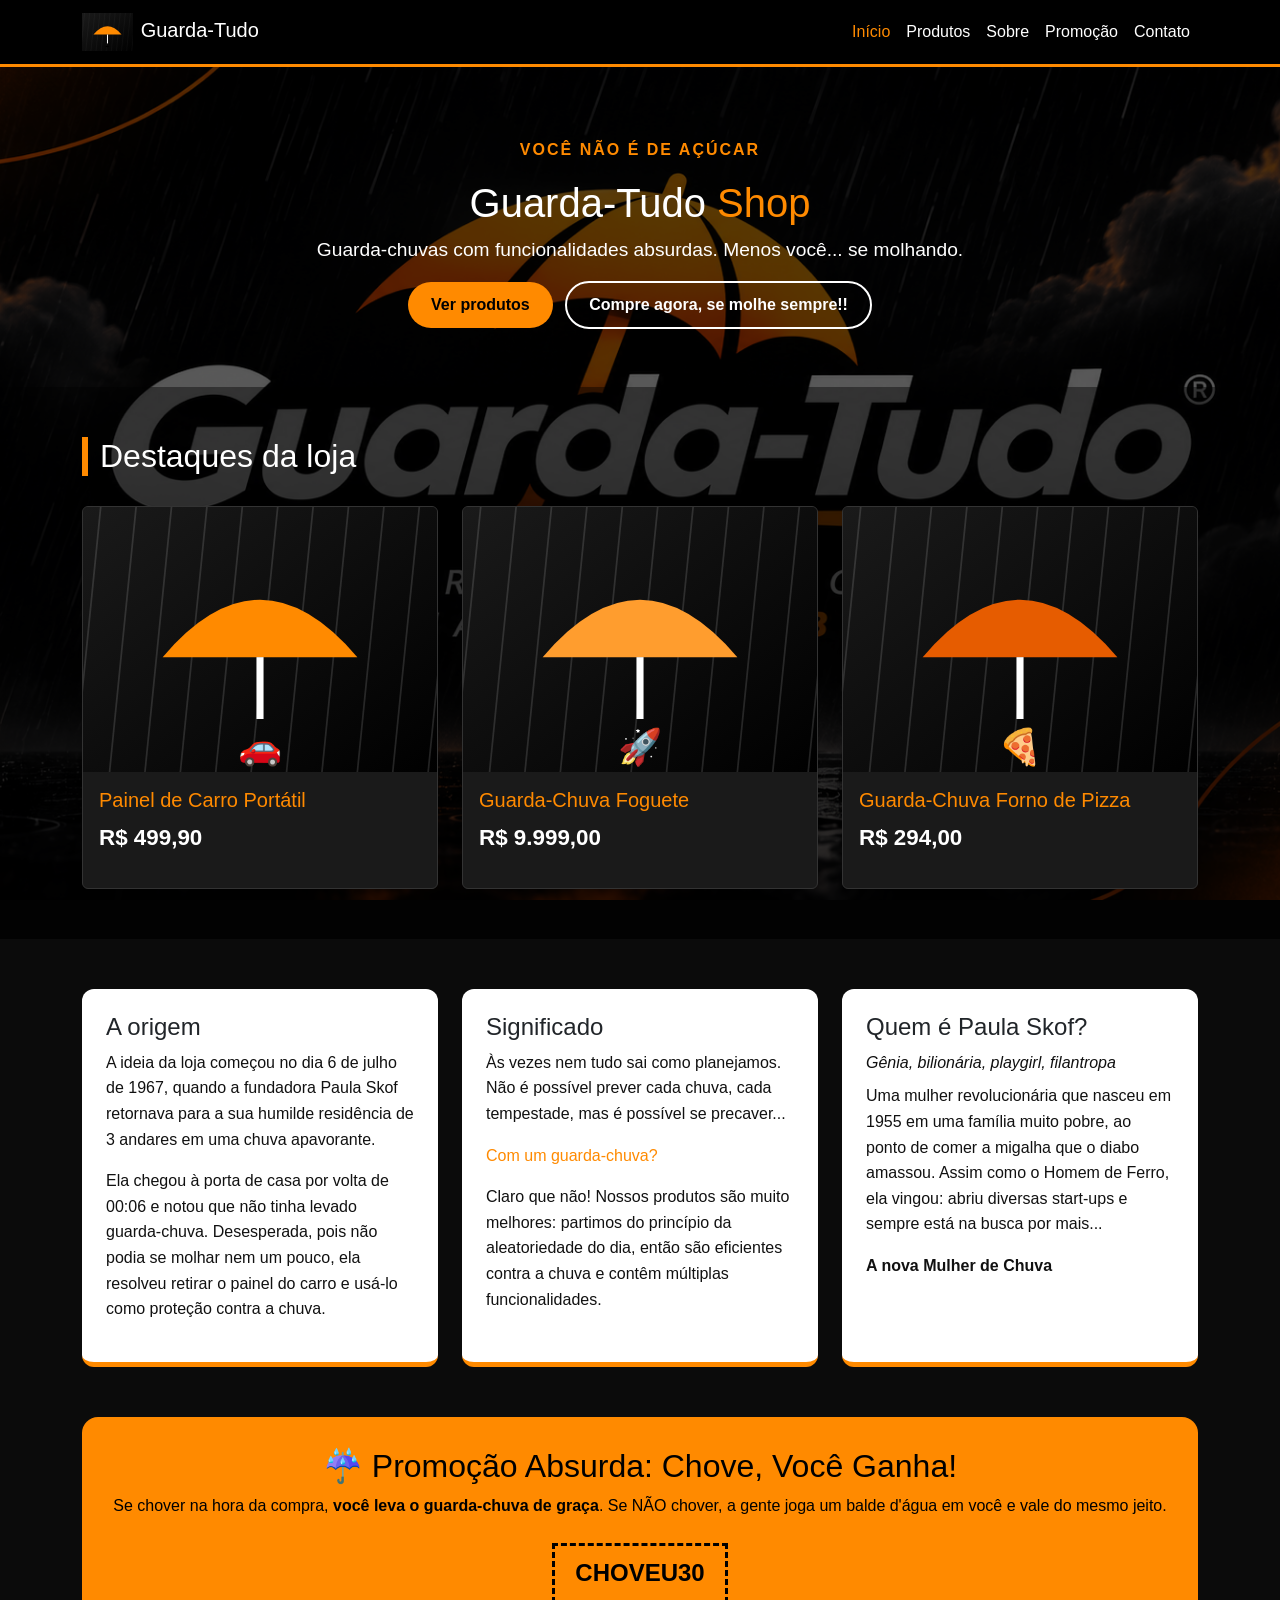
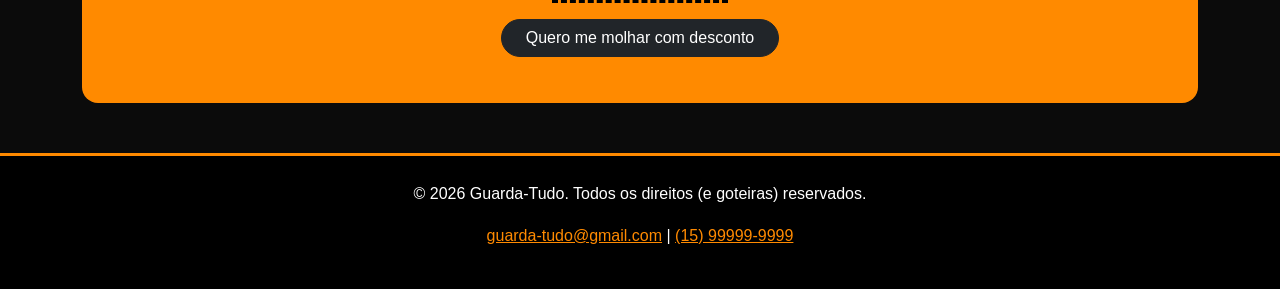
==== index.html @ 7af91a65 "Correção das páginas por completo para a adição das coisas" ====
<!DOCTYPE html>
<html lang="pt-br">

<head>
    <meta charset="UTF-8">
    <meta name="viewport" content="width=device-width, initial-scale=1.0">
    <meta name="description" content="Guarda-Tudo: guarda-chuvas com funcionalidades absurdas. Os melhores de Sorocaba!">
    <title>Guarda-Tudo | Guarda-chuvas com funcionalidades absurdas</title>

    <link href="https://cdn.jsdelivr.net/npm/bootstrap@5.3.3/dist/css/bootstrap.min.css" rel="stylesheet"
        integrity="sha384-QWTKZyjpPEjISv5WaRU9OFeRpok6YctnYmDr5pNlyT2bRjXh0JMhjY6hW+ALEwIH" crossorigin="anonymous">
    <link rel="stylesheet" href="./style/style.css">
</head>

<body>
    <nav class="navbar navbar-expand-lg menu-topo sticky-top">
        <div class="container">
            <a class="navbar-brand" href="./index.html">
                <img src="./img/logo.svg" alt="Logotipo Guarda-Tudo">Guarda-Tudo
            </a>
            <button class="navbar-toggler" type="button" data-bs-toggle="collapse" data-bs-target="#menu"
                aria-controls="menu" aria-expanded="false" aria-label="Abrir menu">
                <span class="navbar-toggler-icon"></span>
            </button>
            <div class="collapse navbar-collapse" id="menu">
                <ul class="navbar-nav ms-auto">
                    <li class="nav-item"><a class="nav-link active" href="./index.html">Início</a></li>
                    <li class="nav-item"><a class="nav-link" href="./pages/produtos.html">Produtos</a></li>
                    <li class="nav-item"><a class="nav-link" href="./pages/sobre.html">Sobre</a></li>
                    <li class="nav-item"><a class="nav-link" href="./pages/vender.html">Promoção</a></li>
                    <li class="nav-item"><a class="nav-link" href="./pages/contato.html">Contato</a></li>
                </ul>
            </div>
        </div>
    </nav>

    <header class="topo">
        <div class="container">
            <p class="chamada">Você não é de <span class="destaque">Açúcar</span></p>
            <h1>Guarda-Tudo <span class="destaque">Shop</span></h1>
            <p class="subtitulo">Guarda-chuvas com funcionalidades absurdas. Menos você... se molhando.</p>
            <a class="btn botao me-2 mb-2" href="./pages/produtos.html">Ver produtos</a>
            <a class="btn botao-claro mb-2" href="./pages/vender.html">Compre agora, se molhe sempre!!</a>
        </div>
    </header>

    <main>
        <section class="secao secao-preta">
            <div class="container">
                <h2 class="titulo">Destaques da loja</h2>
                <div class="row g-4">
                    <div class="col-12 col-md-4">
                        <article class="card produto">
                            <img src="./img/p1.svg" class="card-img-top" alt="Painel de Carro Portátil">
                            <div class="card-body">
                                <h3 class="card-title h5">Painel de Carro Portátil</h3>
                                <p class="preco">R$ 499,90</p>
                            </div>
                        </article>
                    </div>
                    <div class="col-12 col-md-4">
                        <article class="card produto">
                            <img src="./img/p5.svg" class="card-img-top" alt="Guarda-Chuva Foguete">
                            <div class="card-body">
                                <h3 class="card-title h5">Guarda-Chuva Foguete</h3>
                                <p class="preco">R$ 9.999,00</p>
                            </div>
                        </article>
                    </div>
                    <div class="col-12 col-md-4">
                        <article class="card produto">
                            <img src="./img/p4.svg" class="card-img-top" alt="Guarda-Chuva Forno de Pizza">
                            <div class="card-body">
                                <h3 class="card-title h5">Guarda-Chuva Forno de Pizza</h3>
                                <p class="preco">R$ 294,00</p>
                            </div>
                        </article>
                    </div>
                </div>
            </div>
        </section>

        <section class="secao">
            <div class="container">
                <div class="row g-4">
                    <div class="col-12 col-md-4">
                        <article class="caixa">
                            <h2 class="h4 text-dark">A origem</h2>
                            <p>A ideia da loja começou no dia 6 de julho de 1967, quando a fundadora Paula Skof
                                retornava para a sua humilde residência de 3 andares em uma chuva apavorante.</p>
                            <p>Ela chegou à porta de casa por volta de 00:06 e notou que não tinha levado
                                guarda-chuva. Desesperada, pois não podia se molhar nem um pouco, ela resolveu
                                retirar o painel do carro e usá-lo como proteção contra a chuva.</p>
                        </article>
                    </div>
                    <div class="col-12 col-md-4">
                        <article class="caixa">
                            <h2 class="h4 text-dark">Significado</h2>
                            <p>Às vezes nem tudo sai como planejamos. Não é possível prever cada chuva, cada
                                tempestade, mas é possível se precaver...</p>
                            <p class="destaque">Com um guarda-chuva?</p>
                            <p>Claro que não! Nossos produtos são muito melhores: partimos do princípio da
                                aleatoriedade do dia, então são eficientes contra a chuva e contêm múltiplas
                                funcionalidades.</p>
                        </article>
                    </div>
                    <div class="col-12 col-md-4">
                        <article class="caixa">
                            <h2 class="h4 text-dark">Quem é Paula Skof?</h2>
                            <cite>Gênia, bilionária, playgirl, filantropa</cite>
                            <p class="mt-2">Uma mulher revolucionária que nasceu em 1955 em uma família muito pobre,
                                ao ponto de comer a migalha que o diabo amassou. Assim como o Homem de Ferro, ela
                                vingou: abriu diversas start-ups e sempre está na busca por mais...</p>
                            <p><strong>A nova Mulher de Chuva</strong></p>
                        </article>
                    </div>
                </div>
            </div>
        </section>

        <section class="secao pt-0">
            <div class="container">
                <div class="promocao">
                    <h2>☔ Promoção Absurda: Chove, Você Ganha!</h2>
                    <p>Se chover na hora da compra, <strong>você leva o guarda-chuva de graça</strong>. Se NÃO chover,
                        a gente joga um balde d'água em você e vale do mesmo jeito.</p>
                    <span class="cupom">CHOVEU30</span>
                    <p><a class="btn btn-dark rounded-pill px-4" href="./pages/vender.html">Quero me molhar com
                            desconto</a></p>
                </div>
            </div>
        </section>
    </main>

    <footer class="rodape">
        <div class="container">
            <p>&copy; 2026 Guarda-Tudo. Todos os direitos (e goteiras) reservados.</p>
            <address>
                <a href="mailto:guarda-tudo@gmail.com">guarda-tudo@gmail.com</a>
                <span> | </span>
                <a href="tel:+5515999999999">(15) 99999-9999</a>
            </address>
        </div>
    </footer>

    <script src="https://cdn.jsdelivr.net/npm/bootstrap@5.3.3/dist/js/bootstrap.bundle.min.js"
        integrity="sha384-YvpcrYf0tY3lHB60NNkmXc5s9fDVZLESaAA55NDzOxhy9GkcIdslK1eN7N6jIeHz"
        crossorigin="anonymous"></script>
</body>

</html>
---- style/style.css ----
/* ===== CORES ===== */
:root {
    --laranja: #ff8a00;
    --preto: #0b0b0b;
    --cinza: #1a1a1a;
}

/* ===== GERAL ===== */
body {
    background-color: var(--preto);
    background-image: url("../img/Guarda-Tudo_ Funcionalidades Absurdas.png");
    background-size: cover;
    background-position: center;
    background-attachment: fixed;
    color: white;
    font-family: Arial, sans-serif;
    line-height: 1.6;
}

h1, h2, h3 {
    color: white;
}

a {
    color: var(--laranja);
}

/* ===== MENU ===== */
.menu-topo {
    background-color: black;
    border-bottom: 3px solid var(--laranja);
}

.menu-topo .navbar-brand,
.menu-topo .nav-link {
    color: white;
}

.menu-topo .nav-link:hover,
.menu-topo .nav-link.active {
    color: var(--laranja);
}

.menu-topo .navbar-brand img {
    height: 38px;
    margin-right: 8px;
}

.menu-topo .navbar-toggler {
    border-color: var(--laranja);
}

.menu-topo .navbar-toggler-icon {
    filter: invert(1);
}

/* ===== TOPO DA PÁGINA ===== */
.topo {
    padding: 70px 0 50px;
    text-align: center;
    background-color: rgba(0, 0, 0, 0.65);
}

.chamada {
    color: var(--laranja);
    font-weight: bold;
    letter-spacing: 2px;
    text-transform: uppercase;
}

.destaque {
    color: var(--laranja);
}

.subtitulo {
    font-size: 1.2rem;
}

/* ===== BOTÕES ===== */
.botao {
    background-color: var(--laranja);
    color: black;
    font-weight: bold;
    border-radius: 50px;
    padding: 10px 22px;
}

.botao:hover {
    background-color: white;
    color: black;
}

.botao-claro {
    border: 2px solid white;
    color: white;
    font-weight: bold;
    border-radius: 50px;
    padding: 10px 22px;
}

.botao-claro:hover {
    background-color: white;
    color: black;
}

/* ===== SEÇÕES ===== */
.secao {
    padding: 50px 0;
}

.secao-preta {
    background-color: rgba(0, 0, 0, 0.8);
}

.titulo {
    margin-bottom: 30px;
    padding-left: 12px;
    border-left: 6px solid var(--laranja);
}

/* ===== CAIXA DE TEXTO (fundo branco) ===== */
.caixa {
    background-color: white;
    color: #111;
    padding: 24px;
    border-radius: 12px;
    border-bottom: 5px solid var(--laranja);
    height: 100%;
}

/* ===== PRODUTOS ===== */
.produto {
    background-color: var(--cinza);
    color: white;
    border: 1px solid #333;
    height: 100%;
}

.produto:hover {
    border-color: var(--laranja);
    transform: translateY(-6px);
}

.produto .card-title {
    color: var(--laranja);
}

.preco {
    font-size: 1.4rem;
    font-weight: bold;
}

.preco-velho {
    color: #999;
    text-decoration: line-through;
    font-size: 1rem;
    margin-right: 6px;
}

.etiqueta {
    position: absolute;
    top: 10px;
    right: 10px;
    background-color: var(--laranja);
    color: black;
    font-weight: bold;
    padding: 4px 12px;
    border-radius: 50px;
}

/* ===== PROMOÇÃO ===== */
.promocao {
    background-color: var(--laranja);
    color: black;
    border-radius: 16px;
    padding: 30px;
    text-align: center;
}

.promocao h2,
.promocao p {
    color: black;
}

.cupom {
    display: inline-block;
    margin: 8px 0 16px;
    padding: 8px 20px;
    border: 3px dashed black;
    font-size: 1.5rem;
    font-weight: bold;
}

/* ===== FORMULÁRIO ===== */
.formulario {
    background-color: rgba(0, 0, 0, 0.85);
    border: 1px solid var(--laranja);
    border-radius: 12px;
    padding: 28px;
}

/* ===== RODAPÉ ===== */
.rodape {
    padding: 25px 0;
    background-color: black;
    border-top: 3px solid var(--laranja);
    text-align: center;
}
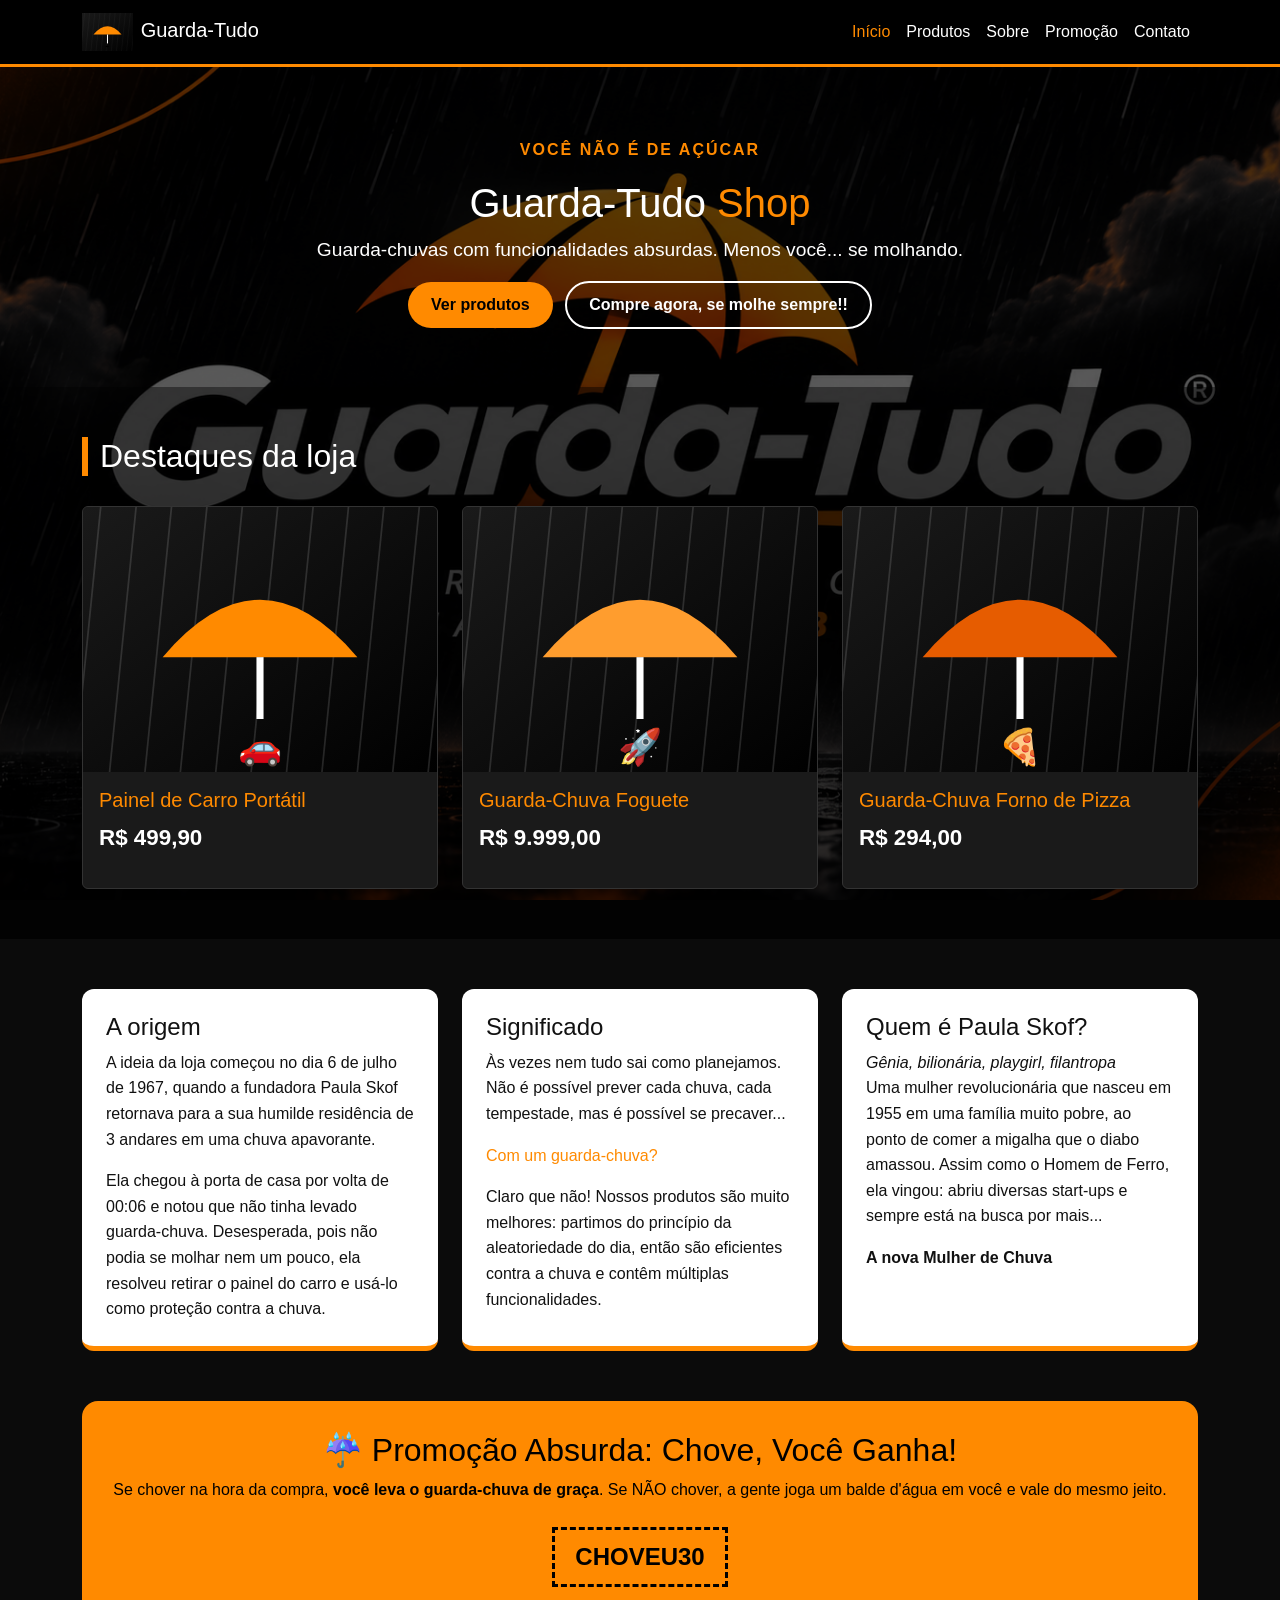
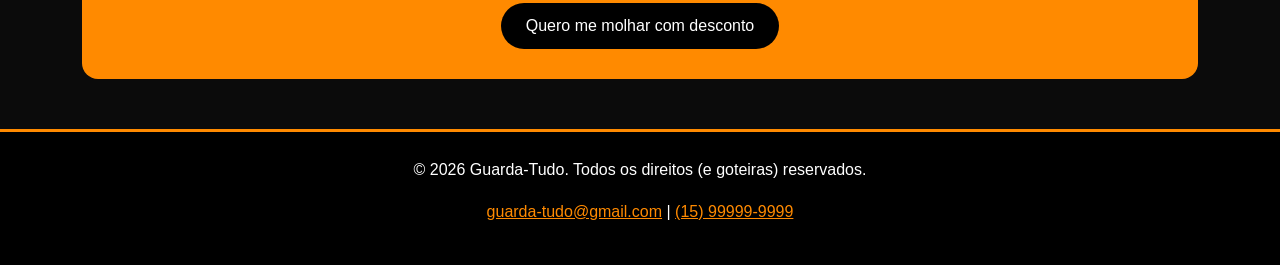
==== commit 4f93861f: "Finalização das páginas" ====
--- a/index.html
+++ b/index.html
@@ -13,7 +13,7 @@
 </head>
 
 <body>
-    <nav class="navbar navbar-expand-lg menu-topo sticky-top">
+    <nav class="navbar navbar-expand-lg menu-topo">
         <div class="container">
             <a class="navbar-brand" href="./index.html">
                 <img src="./img/logo.svg" alt="Logotipo Guarda-Tudo">Guarda-Tudo
@@ -23,7 +23,7 @@
                 <span class="navbar-toggler-icon"></span>
             </button>
             <div class="collapse navbar-collapse" id="menu">
-                <ul class="navbar-nav ms-auto">
+                <ul class="navbar-nav">
                     <li class="nav-item"><a class="nav-link active" href="./index.html">Início</a></li>
                     <li class="nav-item"><a class="nav-link" href="./pages/produtos.html">Produtos</a></li>
                     <li class="nav-item"><a class="nav-link" href="./pages/sobre.html">Sobre</a></li>
@@ -39,8 +39,8 @@
             <p class="chamada">Você não é de <span class="destaque">Açúcar</span></p>
             <h1>Guarda-Tudo <span class="destaque">Shop</span></h1>
             <p class="subtitulo">Guarda-chuvas com funcionalidades absurdas. Menos você... se molhando.</p>
-            <a class="btn botao me-2 mb-2" href="./pages/produtos.html">Ver produtos</a>
-            <a class="btn botao-claro mb-2" href="./pages/vender.html">Compre agora, se molhe sempre!!</a>
+            <a class="btn botao" href="./pages/produtos.html">Ver produtos</a>
+            <a class="btn botao-claro" href="./pages/vender.html">Compre agora, se molhe sempre!!</a>
         </div>
     </header>
 
@@ -48,30 +48,30 @@
         <section class="secao secao-preta">
             <div class="container">
                 <h2 class="titulo">Destaques da loja</h2>
-                <div class="row g-4">
-                    <div class="col-12 col-md-4">
+                <div class="row">
+                    <div class="col-md-4">
                         <article class="card produto">
                             <img src="./img/p1.svg" class="card-img-top" alt="Painel de Carro Portátil">
                             <div class="card-body">
-                                <h3 class="card-title h5">Painel de Carro Portátil</h3>
+                                <h3 class="card-title">Painel de Carro Portátil</h3>
                                 <p class="preco">R$ 499,90</p>
                             </div>
                         </article>
                     </div>
-                    <div class="col-12 col-md-4">
+                    <div class="col-md-4">
                         <article class="card produto">
                             <img src="./img/p5.svg" class="card-img-top" alt="Guarda-Chuva Foguete">
                             <div class="card-body">
-                                <h3 class="card-title h5">Guarda-Chuva Foguete</h3>
+                                <h3 class="card-title">Guarda-Chuva Foguete</h3>
                                 <p class="preco">R$ 9.999,00</p>
                             </div>
                         </article>
                     </div>
-                    <div class="col-12 col-md-4">
+                    <div class="col-md-4">
                         <article class="card produto">
                             <img src="./img/p4.svg" class="card-img-top" alt="Guarda-Chuva Forno de Pizza">
                             <div class="card-body">
-                                <h3 class="card-title h5">Guarda-Chuva Forno de Pizza</h3>
+                                <h3 class="card-title">Guarda-Chuva Forno de Pizza</h3>
                                 <p class="preco">R$ 294,00</p>
                             </div>
                         </article>
@@ -82,10 +82,10 @@
 
         <section class="secao">
             <div class="container">
-                <div class="row g-4">
-                    <div class="col-12 col-md-4">
+                <div class="row">
+                    <div class="col-md-4">
                         <article class="caixa">
-                            <h2 class="h4 text-dark">A origem</h2>
+                            <h2>A origem</h2>
                             <p>A ideia da loja começou no dia 6 de julho de 1967, quando a fundadora Paula Skof
                                 retornava para a sua humilde residência de 3 andares em uma chuva apavorante.</p>
                             <p>Ela chegou à porta de casa por volta de 00:06 e notou que não tinha levado
@@ -93,9 +93,9 @@
                                 retirar o painel do carro e usá-lo como proteção contra a chuva.</p>
                         </article>
                     </div>
-                    <div class="col-12 col-md-4">
+                    <div class="col-md-4">
                         <article class="caixa">
-                            <h2 class="h4 text-dark">Significado</h2>
+                            <h2>Significado</h2>
                             <p>Às vezes nem tudo sai como planejamos. Não é possível prever cada chuva, cada
                                 tempestade, mas é possível se precaver...</p>
                             <p class="destaque">Com um guarda-chuva?</p>
@@ -104,11 +104,11 @@
                                 funcionalidades.</p>
                         </article>
                     </div>
-                    <div class="col-12 col-md-4">
+                    <div class="col-md-4">
                         <article class="caixa">
-                            <h2 class="h4 text-dark">Quem é Paula Skof?</h2>
+                            <h2>Quem é Paula Skof?</h2>
                             <cite>Gênia, bilionária, playgirl, filantropa</cite>
-                            <p class="mt-2">Uma mulher revolucionária que nasceu em 1955 em uma família muito pobre,
+                            <p>Uma mulher revolucionária que nasceu em 1955 em uma família muito pobre,
                                 ao ponto de comer a migalha que o diabo amassou. Assim como o Homem de Ferro, ela
                                 vingou: abriu diversas start-ups e sempre está na busca por mais...</p>
                             <p><strong>A nova Mulher de Chuva</strong></p>
@@ -118,14 +118,14 @@
             </div>
         </section>
 
-        <section class="secao pt-0">
+        <section class="secao sem-topo">
             <div class="container">
                 <div class="promocao">
                     <h2>☔ Promoção Absurda: Chove, Você Ganha!</h2>
                     <p>Se chover na hora da compra, <strong>você leva o guarda-chuva de graça</strong>. Se NÃO chover,
                         a gente joga um balde d'água em você e vale do mesmo jeito.</p>
                     <span class="cupom">CHOVEU30</span>
-                    <p><a class="btn btn-dark rounded-pill px-4" href="./pages/vender.html">Quero me molhar com
+                    <p><a class="btn botao-escuro" href="./pages/vender.html">Quero me molhar com
                             desconto</a></p>
                 </div>
             </div>
--- a/style/style.css
+++ b/style/style.css
@@ -206,3 +206,77 @@
     border-top: 3px solid var(--laranja);
     text-align: center;
 }
+
+/* ===== AJUSTES (para o HTML ficar com menos classes) ===== */
+.menu-topo {
+    position: sticky;
+    top: 0;
+    z-index: 10;
+}
+
+.menu-topo .navbar-nav {
+    margin-left: auto;
+}
+
+.row {
+    --bs-gutter-x: 1.5rem;
+    --bs-gutter-y: 1.5rem;
+}
+
+.centralizar {
+    align-items: center;
+}
+
+.centralizar img {
+    max-width: 100%;
+    height: auto;
+    border-radius: 1rem;
+}
+
+.sem-topo {
+    padding-top: 0;
+}
+
+.produto {
+    position: relative;
+}
+
+.produto .card-title {
+    font-size: 1.25rem;
+}
+
+.caixa h2 {
+    color: #111;
+    font-size: 1.5rem;
+}
+
+.caixa h3 {
+    color: #111;
+    font-size: 1.25rem;
+}
+
+.caixa p:last-child,
+.promocao p:last-child,
+address p:last-child {
+    margin-bottom: 0;
+}
+
+.topo .btn {
+    margin: 0 4px 8px;
+}
+
+.botao-escuro {
+    background-color: black;
+    color: white;
+    border-radius: 50px;
+    padding: 10px 24px;
+}
+
+.formulario h2 {
+    font-size: 1.5rem;
+    margin-bottom: 1.5rem;
+}
+
+.formulario div {
+    margin-bottom: 1rem;
+}
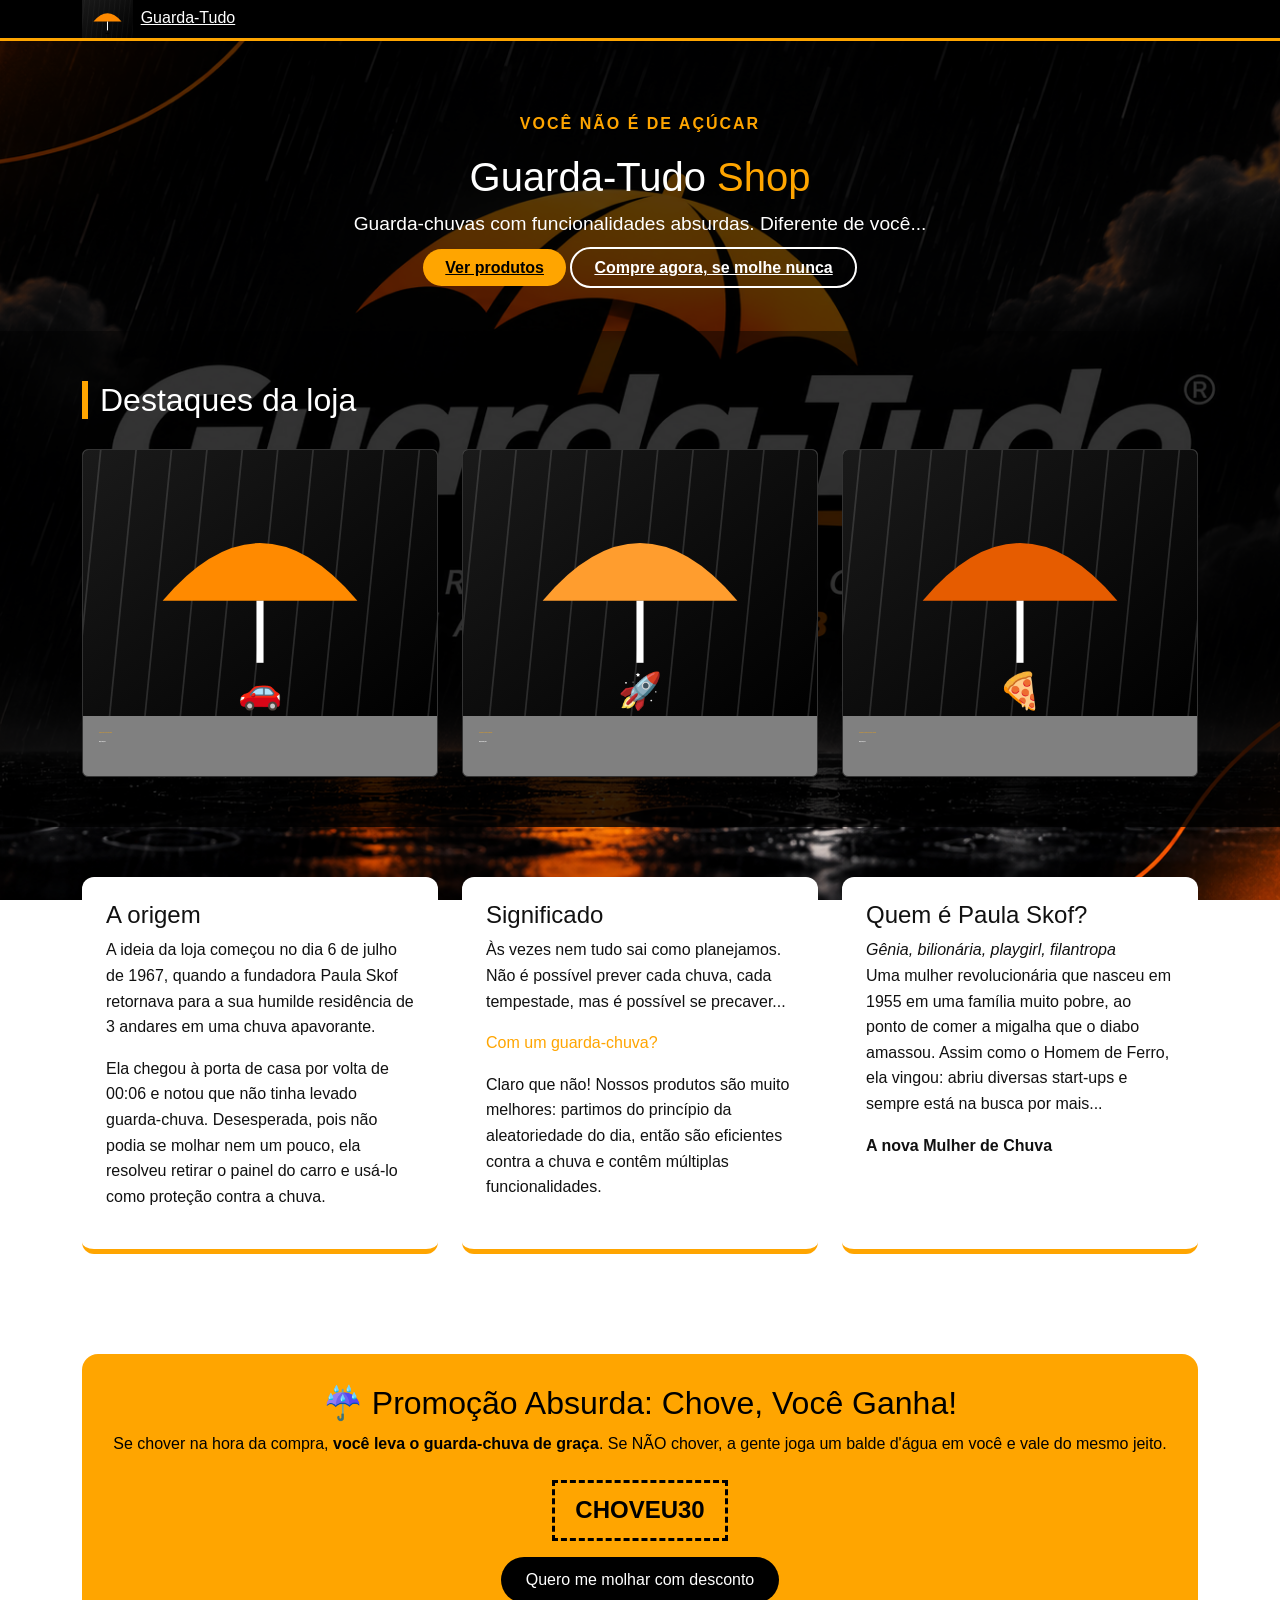
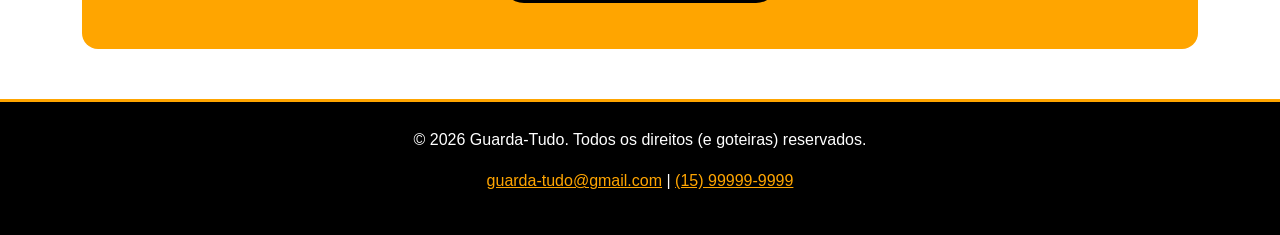
==== commit a86be8f7: "Adição do primeiro produto teste e organização das escritas" ====
--- a/index.html
+++ b/index.html
@@ -5,7 +5,7 @@
     <meta charset="UTF-8">
     <meta name="viewport" content="width=device-width, initial-scale=1.0">
     <meta name="description" content="Guarda-Tudo: guarda-chuvas com funcionalidades absurdas. Os melhores de Sorocaba!">
-    <title>Guarda-Tudo | Guarda-chuvas com funcionalidades absurdas</title>
+    <title>Guarda-Tudo | Guarda-chuvas absurdos</title>
 
     <link href="https://cdn.jsdelivr.net/npm/bootstrap@5.3.3/dist/css/bootstrap.min.css" rel="stylesheet"
         integrity="sha384-QWTKZyjpPEjISv5WaRU9OFeRpok6YctnYmDr5pNlyT2bRjXh0JMhjY6hW+ALEwIH" crossorigin="anonymous">
@@ -13,17 +13,13 @@
 </head>
 
 <body>
-    <nav class="navbar navbar-expand-lg menu-topo">
+    <nav class="nav menu-topo">
         <div class="container">
-            <a class="navbar-brand" href="./index.html">
-                <img src="./img/logo.svg" alt="Logotipo Guarda-Tudo">Guarda-Tudo
+            <a class="nav-brand" href="./index.html">
+                <img src="./img/logo.svg">Guarda-Tudo
             </a>
-            <button class="navbar-toggler" type="button" data-bs-toggle="collapse" data-bs-target="#menu"
-                aria-controls="menu" aria-expanded="false" aria-label="Abrir menu">
-                <span class="navbar-toggler-icon"></span>
-            </button>
             <div class="collapse navbar-collapse" id="menu">
-                <ul class="navbar-nav">
+                <ul class="nav-nav">
                     <li class="nav-item"><a class="nav-link active" href="./index.html">Início</a></li>
                     <li class="nav-item"><a class="nav-link" href="./pages/produtos.html">Produtos</a></li>
                     <li class="nav-item"><a class="nav-link" href="./pages/sobre.html">Sobre</a></li>
@@ -38,9 +34,9 @@
         <div class="container">
             <p class="chamada">Você não é de <span class="destaque">Açúcar</span></p>
             <h1>Guarda-Tudo <span class="destaque">Shop</span></h1>
-            <p class="subtitulo">Guarda-chuvas com funcionalidades absurdas. Menos você... se molhando.</p>
-            <a class="btn botao" href="./pages/produtos.html">Ver produtos</a>
-            <a class="btn botao-claro" href="./pages/vender.html">Compre agora, se molhe sempre!!</a>
+            <p class="subtitulo">Guarda-chuvas com funcionalidades absurdas. Diferente de você...</p>
+            <a class="botao" href="./pages/produtos.html">Ver produtos</a>
+            <a class="botao-claro" href="./pages/vender.html">Compre agora, se molhe nunca</a>
         </div>
     </header>
 
--- a/style/style.css
+++ b/style/style.css
@@ -1,11 +1,4 @@
-/* ===== CORES ===== */
-:root {
-    --laranja: #ff8a00;
-    --preto: #0b0b0b;
-    --cinza: #1a1a1a;
-}
-
-/* ===== GERAL ===== */
+
 body {
     background-color: var(--preto);
     background-image: url("../img/Guarda-Tudo_ Funcionalidades Absurdas.png");
@@ -22,35 +15,34 @@
 }
 
 a {
-    color: var(--laranja);
-}
-
-/* ===== MENU ===== */
+    color:orange;
+}
+
 .menu-topo {
     background-color: black;
-    border-bottom: 3px solid var(--laranja);
-}
-
-.menu-topo .navbar-brand,
+    border-bottom: 3px solid orange;
+}
+
+.menu-topo .nav-brand,
 .menu-topo .nav-link {
     color: white;
 }
 
 .menu-topo .nav-link:hover,
 .menu-topo .nav-link.active {
-    color: var(--laranja);
-}
-
-.menu-topo .navbar-brand img {
+    color: orange;
+}
+
+.menu-topo .nav-brand img {
     height: 38px;
     margin-right: 8px;
 }
 
-.menu-topo .navbar-toggler {
-    border-color: var(--laranja);
-}
-
-.menu-topo .navbar-toggler-icon {
+.menu-topo .nav-toggler {
+    border-color: orange;
+}
+
+.menu-topo .nav-toggler-icon {
     filter: invert(1);
 }
 
@@ -62,14 +54,14 @@
 }
 
 .chamada {
-    color: var(--laranja);
+    color: orange;
     font-weight: bold;
     letter-spacing: 2px;
     text-transform: uppercase;
 }
 
 .destaque {
-    color: var(--laranja);
+    color: orange;
 }
 
 .subtitulo {
@@ -78,7 +70,7 @@
 
 /* ===== BOTÕES ===== */
 .botao {
-    background-color: var(--laranja);
+    background-color: orange;
     color: black;
     font-weight: bold;
     border-radius: 50px;
@@ -103,7 +95,6 @@
     color: black;
 }
 
-/* ===== SEÇÕES ===== */
 .secao {
     padding: 50px 0;
 }
@@ -115,38 +106,46 @@
 .titulo {
     margin-bottom: 30px;
     padding-left: 12px;
-    border-left: 6px solid var(--laranja);
-}
-
-/* ===== CAIXA DE TEXTO (fundo branco) ===== */
+    border-left: 6px solid orange;
+}
+
+
 .caixa {
     background-color: white;
     color: #111;
     padding: 24px;
     border-radius: 12px;
-    border-bottom: 5px solid var(--laranja);
+    border-bottom: 5px solid orange;
     height: 100%;
 }
 
-/* ===== PRODUTOS ===== */
+
 .produto {
-    background-color: var(--cinza);
+    background-color: gray;
     color: white;
     border: 1px solid #333;
     height: 100%;
 }
 
+.prod {
+    display: inline-block;
+    /* grid-template-columns: repeat(3, 1fr); */
+    /* gap: 0px; */
+    max-width: 400px;
+    margin: 0 auto;
+}
+
 .produto:hover {
-    border-color: var(--laranja);
+    border-color: orange;
     transform: translateY(-6px);
 }
 
 .produto .card-title {
-    color: var(--laranja);
+    color: orange;
 }
 
 .preco {
-    font-size: 1.4rem;
+    font-size: 1.4px;
     font-weight: bold;
 }
 
@@ -161,16 +160,15 @@
     position: absolute;
     top: 10px;
     right: 10px;
-    background-color: var(--laranja);
+    background-color: orange;
     color: black;
     font-weight: bold;
     padding: 4px 12px;
     border-radius: 50px;
 }
 
-/* ===== PROMOÇÃO ===== */
 .promocao {
-    background-color: var(--laranja);
+    background-color: orange;
     color: black;
     border-radius: 16px;
     padding: 30px;
@@ -191,58 +189,24 @@
     font-weight: bold;
 }
 
-/* ===== FORMULÁRIO ===== */
+
 .formulario {
     background-color: rgba(0, 0, 0, 0.85);
-    border: 1px solid var(--laranja);
+    border: 1px solid orange;
     border-radius: 12px;
     padding: 28px;
 }
 
-/* ===== RODAPÉ ===== */
+
 .rodape {
     padding: 25px 0;
     background-color: black;
-    border-top: 3px solid var(--laranja);
+    border-top: 3px solid orange;
     text-align: center;
 }
 
-/* ===== AJUSTES (para o HTML ficar com menos classes) ===== */
-.menu-topo {
-    position: sticky;
-    top: 0;
-    z-index: 10;
-}
-
-.menu-topo .navbar-nav {
-    margin-left: auto;
-}
-
-.row {
-    --bs-gutter-x: 1.5rem;
-    --bs-gutter-y: 1.5rem;
-}
-
-.centralizar {
-    align-items: center;
-}
-
-.centralizar img {
-    max-width: 100%;
-    height: auto;
-    border-radius: 1rem;
-}
-
-.sem-topo {
-    padding-top: 0;
-}
-
-.produto {
-    position: relative;
-}
-
 .produto .card-title {
-    font-size: 1.25rem;
+    font-size: 1.25px;
 }
 
 .caixa h2 {
@@ -255,16 +219,6 @@
     font-size: 1.25rem;
 }
 
-.caixa p:last-child,
-.promocao p:last-child,
-address p:last-child {
-    margin-bottom: 0;
-}
-
-.topo .btn {
-    margin: 0 4px 8px;
-}
-
 .botao-escuro {
     background-color: black;
     color: white;
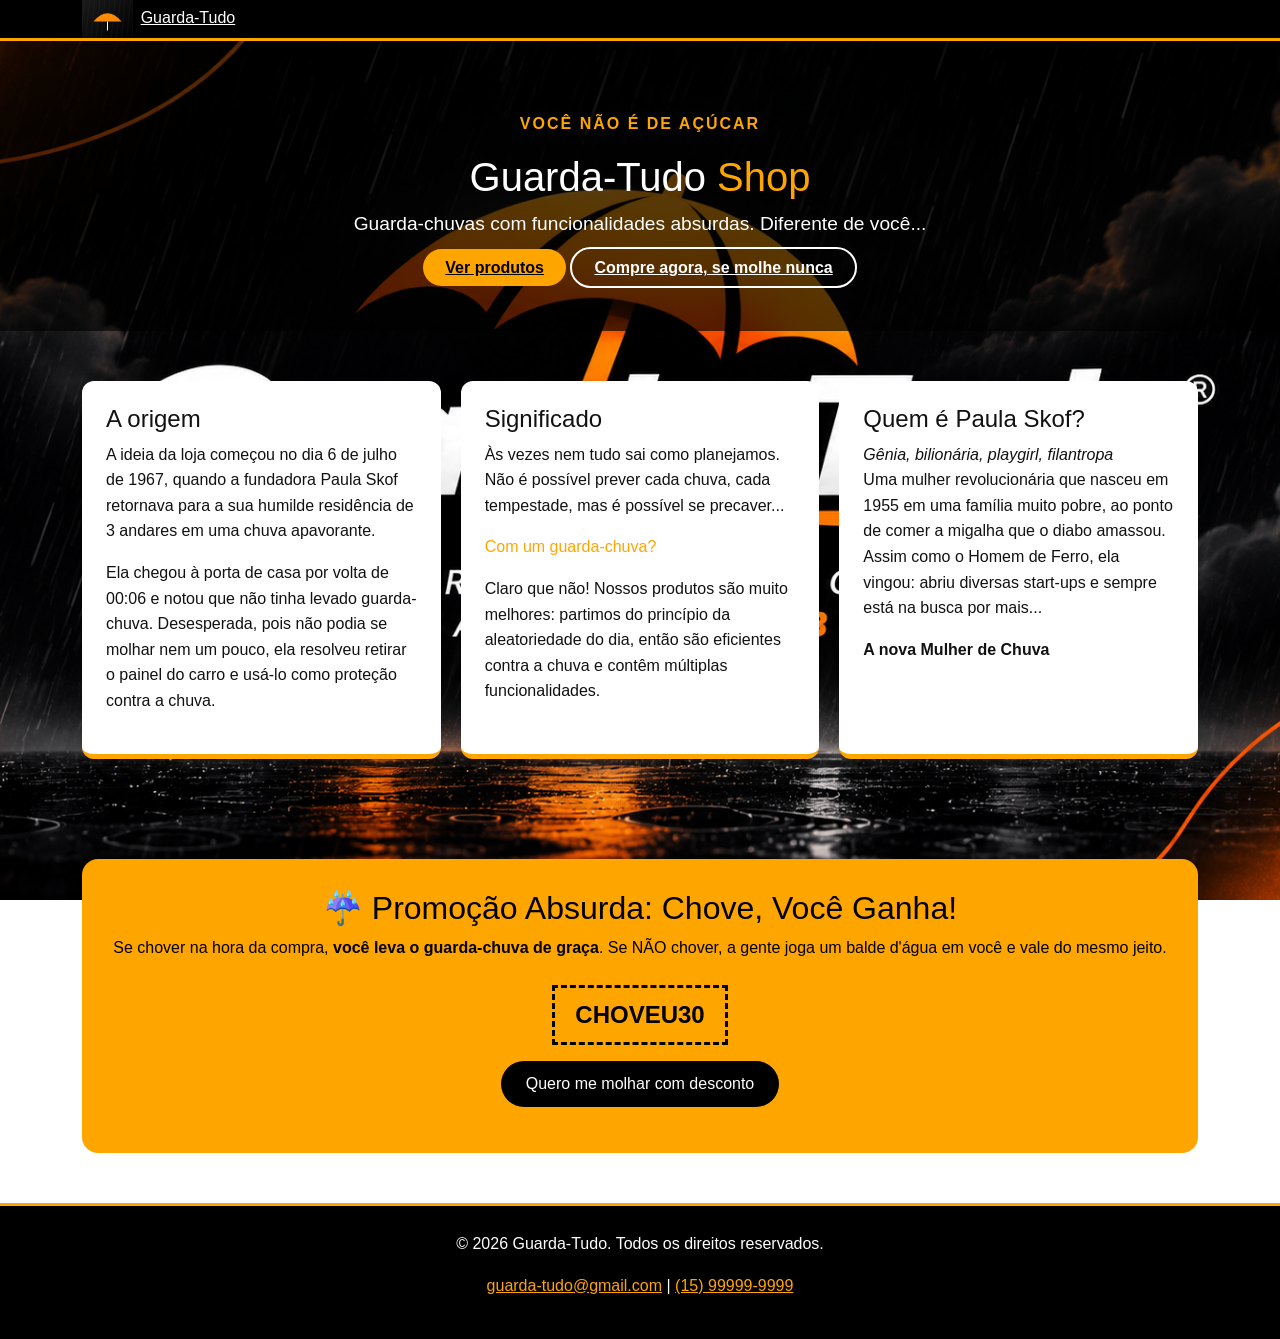
==== commit 07cae7c4: "Adição de 2 produtos e estilização das cards" ====
--- a/index.html
+++ b/index.html
@@ -41,45 +41,11 @@
     </header>
 
     <main>
-        <section class="secao secao-preta">
-            <div class="container">
-                <h2 class="titulo">Destaques da loja</h2>
-                <div class="row">
-                    <div class="col-md-4">
-                        <article class="card produto">
-                            <img src="./img/p1.svg" class="card-img-top" alt="Painel de Carro Portátil">
-                            <div class="card-body">
-                                <h3 class="card-title">Painel de Carro Portátil</h3>
-                                <p class="preco">R$ 499,90</p>
-                            </div>
-                        </article>
-                    </div>
-                    <div class="col-md-4">
-                        <article class="card produto">
-                            <img src="./img/p5.svg" class="card-img-top" alt="Guarda-Chuva Foguete">
-                            <div class="card-body">
-                                <h3 class="card-title">Guarda-Chuva Foguete</h3>
-                                <p class="preco">R$ 9.999,00</p>
-                            </div>
-                        </article>
-                    </div>
-                    <div class="col-md-4">
-                        <article class="card produto">
-                            <img src="./img/p4.svg" class="card-img-top" alt="Guarda-Chuva Forno de Pizza">
-                            <div class="card-body">
-                                <h3 class="card-title">Guarda-Chuva Forno de Pizza</h3>
-                                <p class="preco">R$ 294,00</p>
-                            </div>
-                        </article>
-                    </div>
-                </div>
-            </div>
-        </section>
-
+    
         <section class="secao">
             <div class="container">
-                <div class="row">
-                    <div class="col-md-4">
+                <div class="linha">
+                    <div class="conteudo">
                         <article class="caixa">
                             <h2>A origem</h2>
                             <p>A ideia da loja começou no dia 6 de julho de 1967, quando a fundadora Paula Skof
@@ -89,7 +55,7 @@
                                 retirar o painel do carro e usá-lo como proteção contra a chuva.</p>
                         </article>
                     </div>
-                    <div class="col-md-4">
+                    <div class="conteudo">
                         <article class="caixa">
                             <h2>Significado</h2>
                             <p>Às vezes nem tudo sai como planejamos. Não é possível prever cada chuva, cada
@@ -100,7 +66,7 @@
                                 funcionalidades.</p>
                         </article>
                     </div>
-                    <div class="col-md-4">
+                    <div class="conteudo">
                         <article class="caixa">
                             <h2>Quem é Paula Skof?</h2>
                             <cite>Gênia, bilionária, playgirl, filantropa</cite>
@@ -130,7 +96,7 @@
 
     <footer class="rodape">
         <div class="container">
-            <p>&copy; 2026 Guarda-Tudo. Todos os direitos (e goteiras) reservados.</p>
+            <p>&copy; 2026 Guarda-Tudo. Todos os direitos reservados.</p>
             <address>
                 <a href="mailto:guarda-tudo@gmail.com">guarda-tudo@gmail.com</a>
                 <span> | </span>
--- a/style/style.css
+++ b/style/style.css
@@ -145,14 +145,14 @@
 }
 
 .preco {
-    font-size: 1.4px;
+    font-size: 15px;
     font-weight: bold;
 }
 
 .preco-velho {
     color: #999;
     text-decoration: line-through;
-    font-size: 1rem;
+    font-size: 10px;
     margin-right: 6px;
 }
 
@@ -234,3 +234,23 @@
 .formulario div {
     margin-bottom: 1rem;
 }
+
+
+.linha {
+    display: flex;
+    gap: 20px; 
+    justify-content: center;
+    flex-wrap: wrap;
+}
+
+.conteudo {
+    flex: 1;
+    min-width: 250px;
+    max-width: 450px;
+}
+
+.conteudo:hover{
+    transform: translateY(-10px);
+    box-shadow: 0px -50px 70px orange;
+}
+
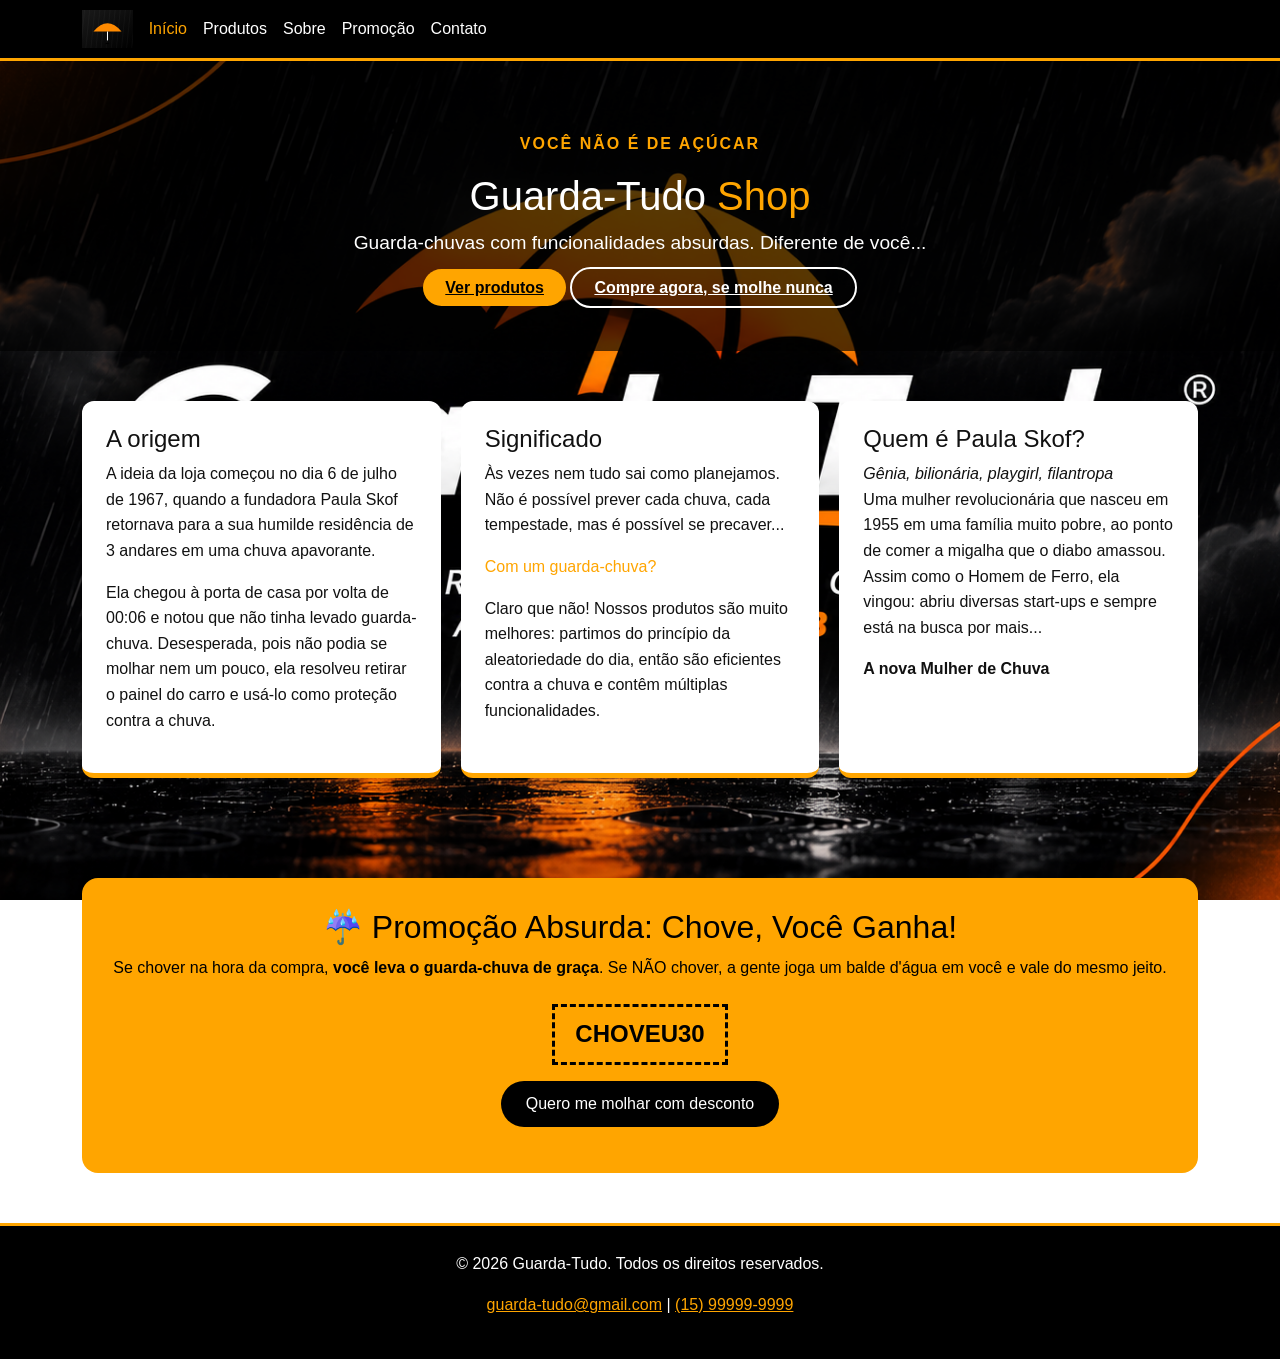
==== commit 8875b691: "Adição dos produtos finais e estilização do final" ====
--- a/index.html
+++ b/index.html
@@ -13,13 +13,13 @@
 </head>
 
 <body>
-    <nav class="nav menu-topo">
+    <nav class="navbar navbar-expand-lg menu-topo">
         <div class="container">
             <a class="nav-brand" href="./index.html">
-                <img src="./img/logo.svg">Guarda-Tudo
+                <img src="./img/logo.svg">
             </a>
             <div class="collapse navbar-collapse" id="menu">
-                <ul class="nav-nav">
+                <ul class="navbar-nav">
                     <li class="nav-item"><a class="nav-link active" href="./index.html">Início</a></li>
                     <li class="nav-item"><a class="nav-link" href="./pages/produtos.html">Produtos</a></li>
                     <li class="nav-item"><a class="nav-link" href="./pages/sobre.html">Sobre</a></li>
--- a/style/style.css
+++ b/style/style.css
@@ -46,7 +46,6 @@
     filter: invert(1);
 }
 
-/* ===== TOPO DA PÁGINA ===== */
 .topo {
     padding: 70px 0 50px;
     text-align: center;
@@ -68,7 +67,6 @@
     font-size: 1.2rem;
 }
 
-/* ===== BOTÕES ===== */
 .botao {
     background-color: orange;
     color: black;
@@ -129,8 +127,8 @@
 
 .prod {
     display: inline-block;
-    /* grid-template-columns: repeat(3, 1fr); */
-    /* gap: 0px; */
+    grid-template-columns: repeat(3, 1fr); 
+    gap: 0px;
     max-width: 400px;
     margin: 0 auto;
 }
@@ -254,3 +252,34 @@
     box-shadow: 0px -50px 70px orange;
 }
 
+.conteudo-dois{
+    background-color: azure;
+    color: #111;
+    flex: 1;
+}
+
+.conteudo titulo{
+    color: black;
+}
+
+.card.produto .card-title {
+    font-size: 28px;
+    gap: 10px;
+}
+
+
+.card-body {
+    padding: 20px;
+}
+
+.card-title {
+    margin-bottom: 15px;
+    line-height: 1.3;
+}
+
+.card-text {
+    margin-bottom: 20px;
+    line-height: 1.6;
+}
+
+
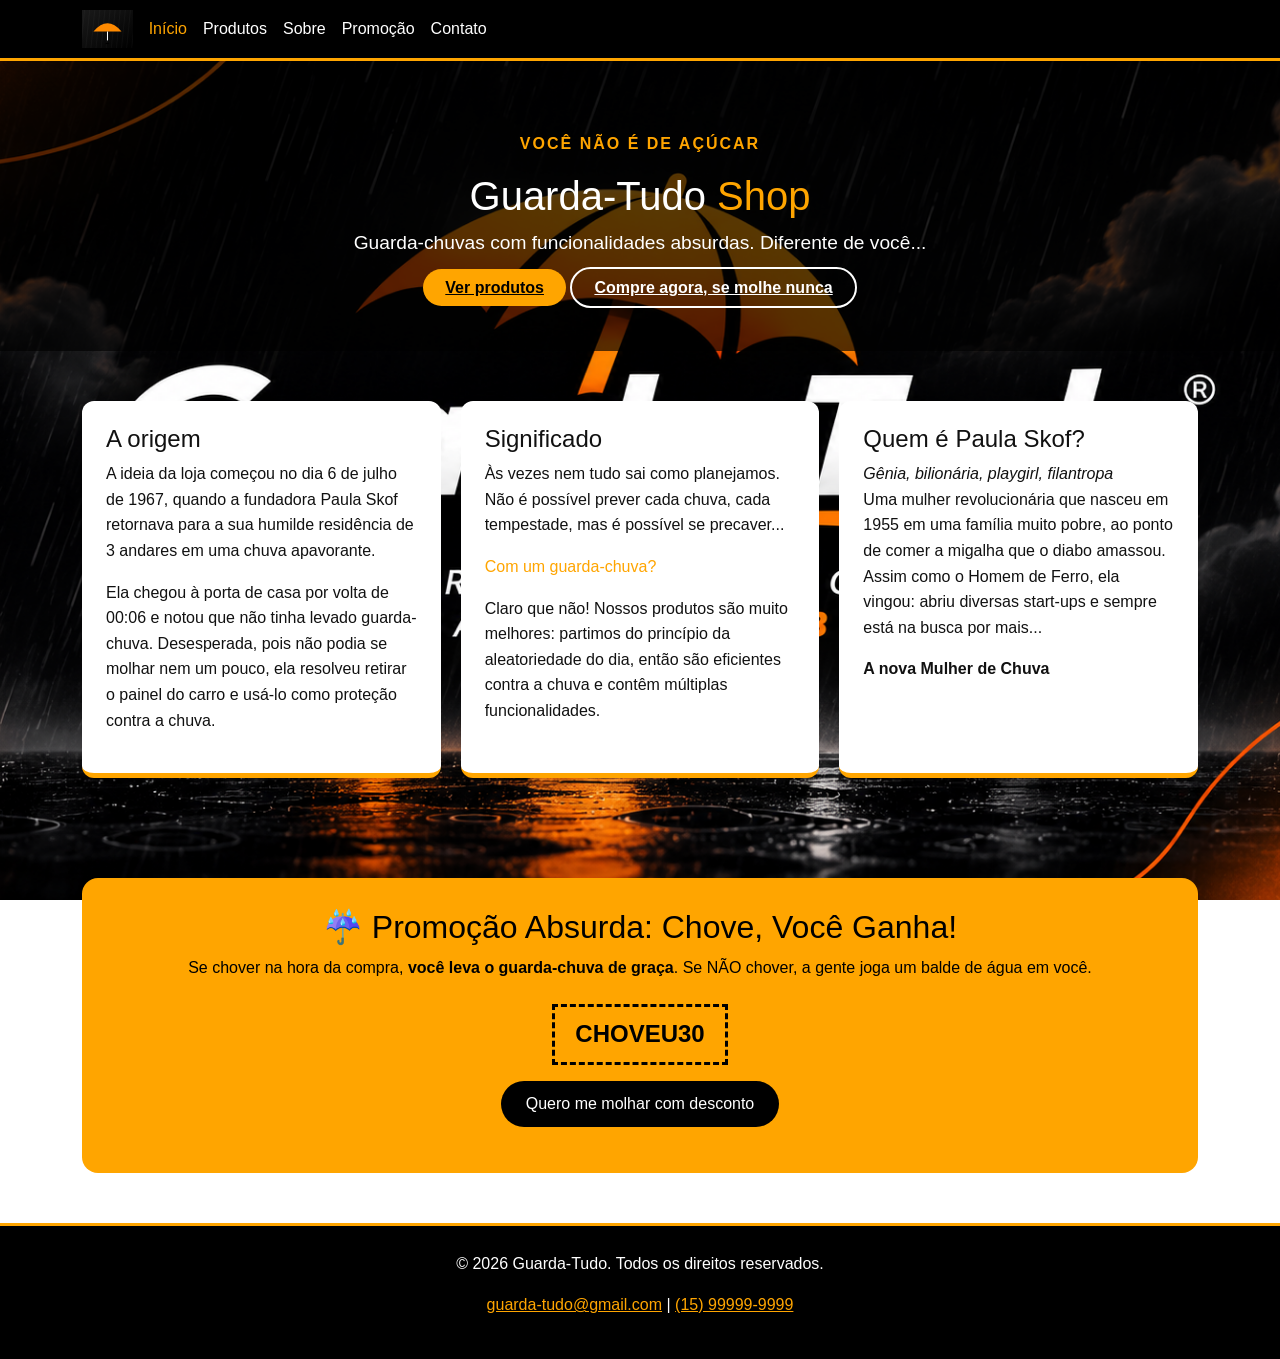
==== commit 7f01dcb0: "Finalização dos detalhes" ====
--- a/index.html
+++ b/index.html
@@ -85,7 +85,7 @@
                 <div class="promocao">
                     <h2>☔ Promoção Absurda: Chove, Você Ganha!</h2>
                     <p>Se chover na hora da compra, <strong>você leva o guarda-chuva de graça</strong>. Se NÃO chover,
-                        a gente joga um balde d'água em você e vale do mesmo jeito.</p>
+                        a gente joga um balde de água em você.</p>
                     <span class="cupom">CHOVEU30</span>
                     <p><a class="btn botao-escuro" href="./pages/vender.html">Quero me molhar com
                             desconto</a></p>
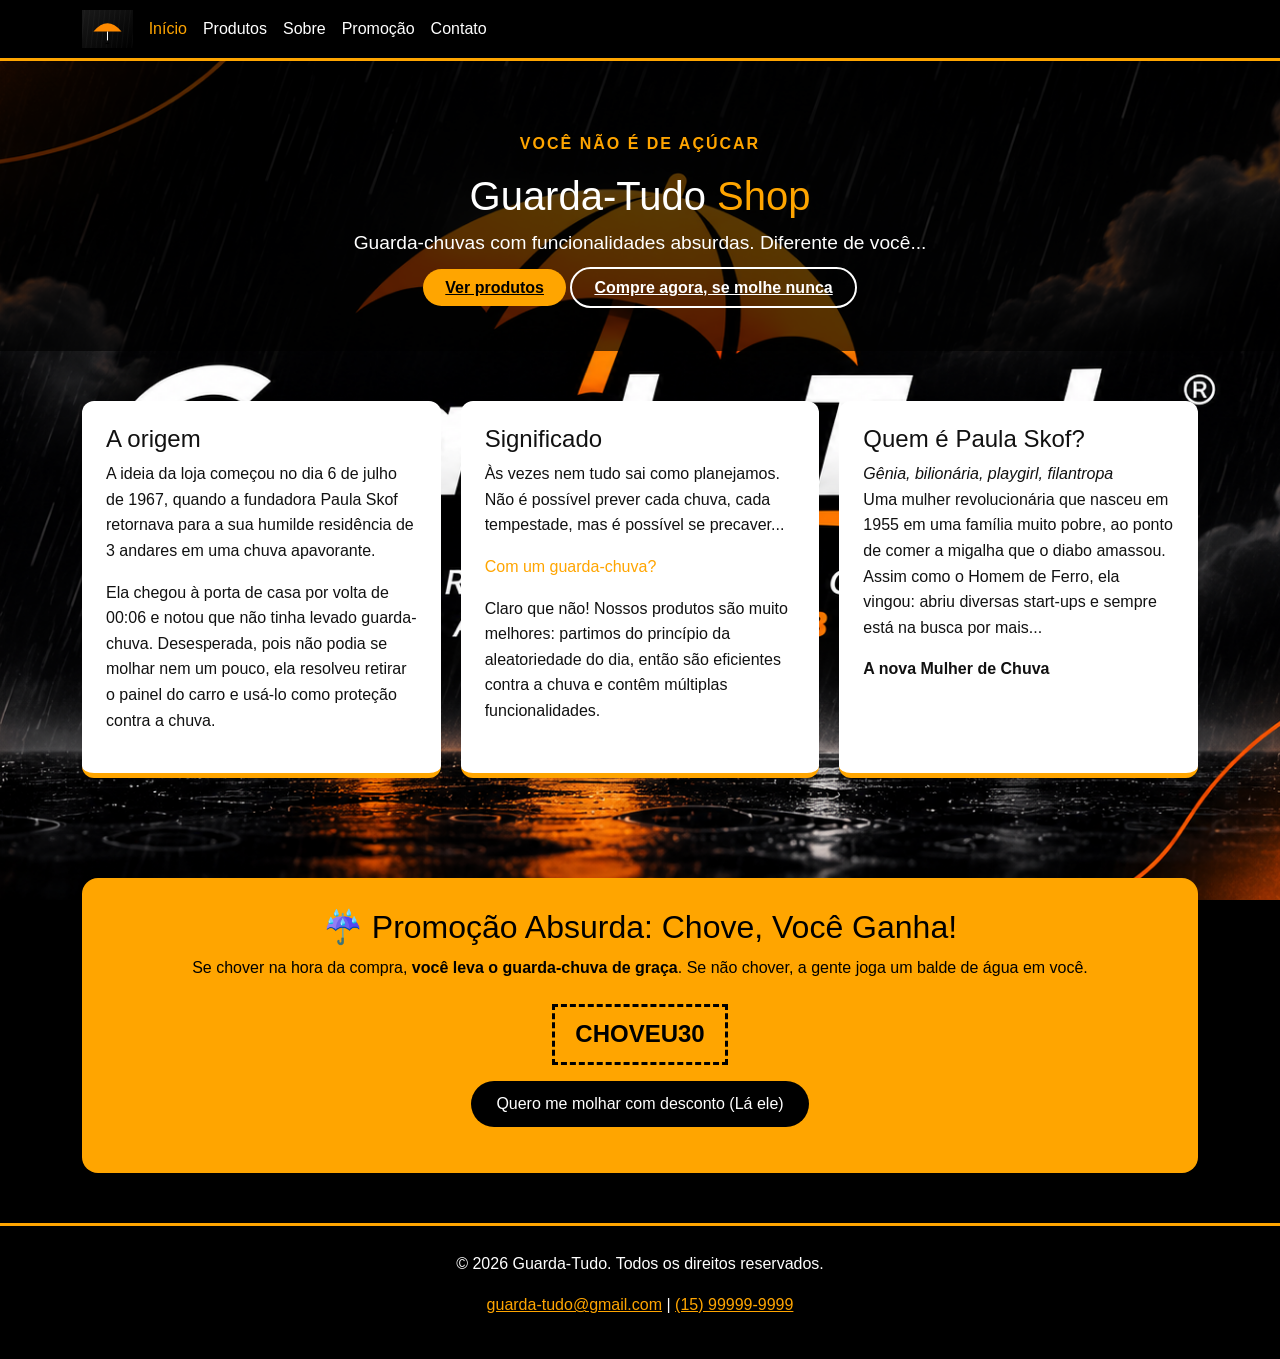
==== commit 3803220e: "Correção da cor do body" ====
--- a/index.html
+++ b/index.html
@@ -4,7 +4,7 @@
 <head>
     <meta charset="UTF-8">
     <meta name="viewport" content="width=device-width, initial-scale=1.0">
-    <meta name="description" content="Guarda-Tudo: guarda-chuvas com funcionalidades absurdas. Os melhores de Sorocaba!">
+    <meta name="description" content="">
     <title>Guarda-Tudo | Guarda-chuvas absurdos</title>
 
     <link href="https://cdn.jsdelivr.net/npm/bootstrap@5.3.3/dist/css/bootstrap.min.css" rel="stylesheet"
@@ -84,11 +84,11 @@
             <div class="container">
                 <div class="promocao">
                     <h2>☔ Promoção Absurda: Chove, Você Ganha!</h2>
-                    <p>Se chover na hora da compra, <strong>você leva o guarda-chuva de graça</strong>. Se NÃO chover,
+                    <p>Se chover na hora da compra, <strong>você leva o guarda-chuva de graça</strong>. Se não chover,
                         a gente joga um balde de água em você.</p>
                     <span class="cupom">CHOVEU30</span>
                     <p><a class="btn botao-escuro" href="./pages/vender.html">Quero me molhar com
-                            desconto</a></p>
+                            desconto (Lá ele)</a></p>
                 </div>
             </div>
         </section>
--- a/style/style.css
+++ b/style/style.css
@@ -1,6 +1,6 @@
 
 body {
-    background-color: var(--preto);
+    background-color: black;
     background-image: url("../img/Guarda-Tudo_ Funcionalidades Absurdas.png");
     background-size: cover;
     background-position: center;
